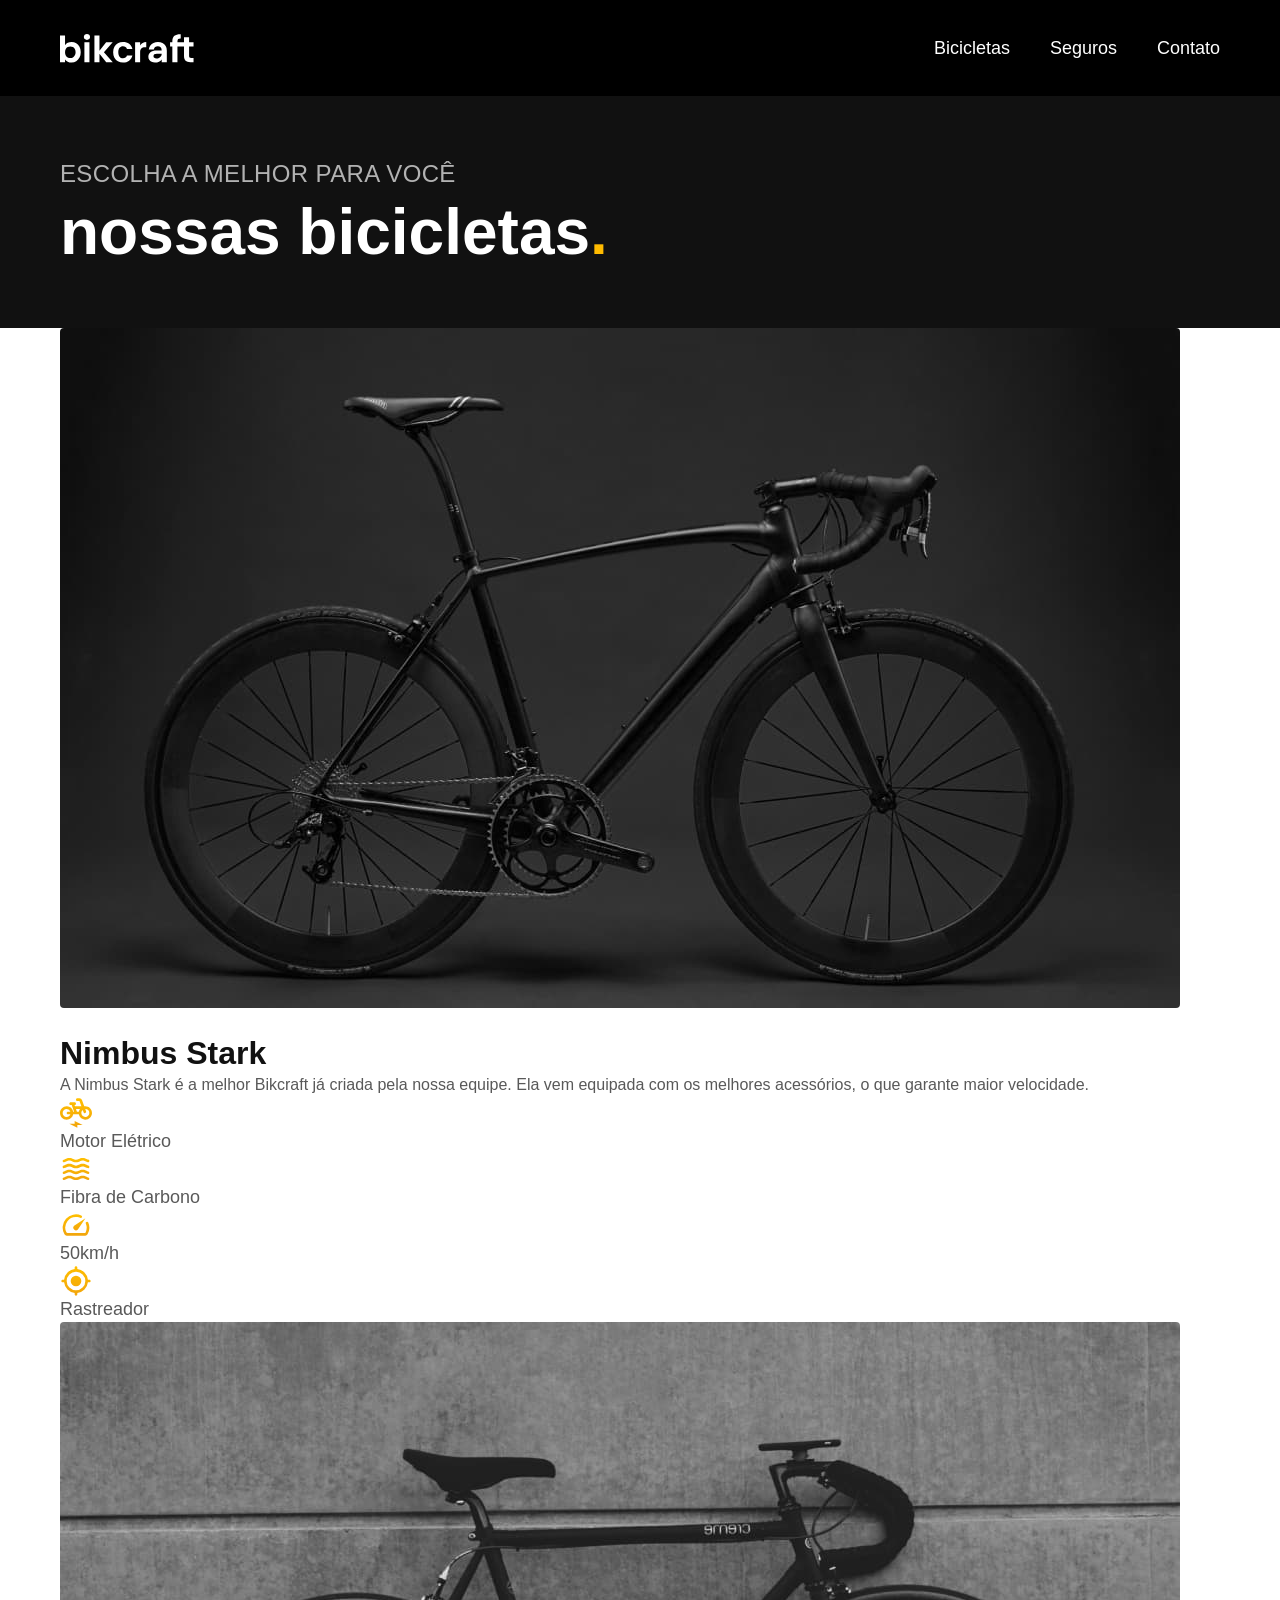
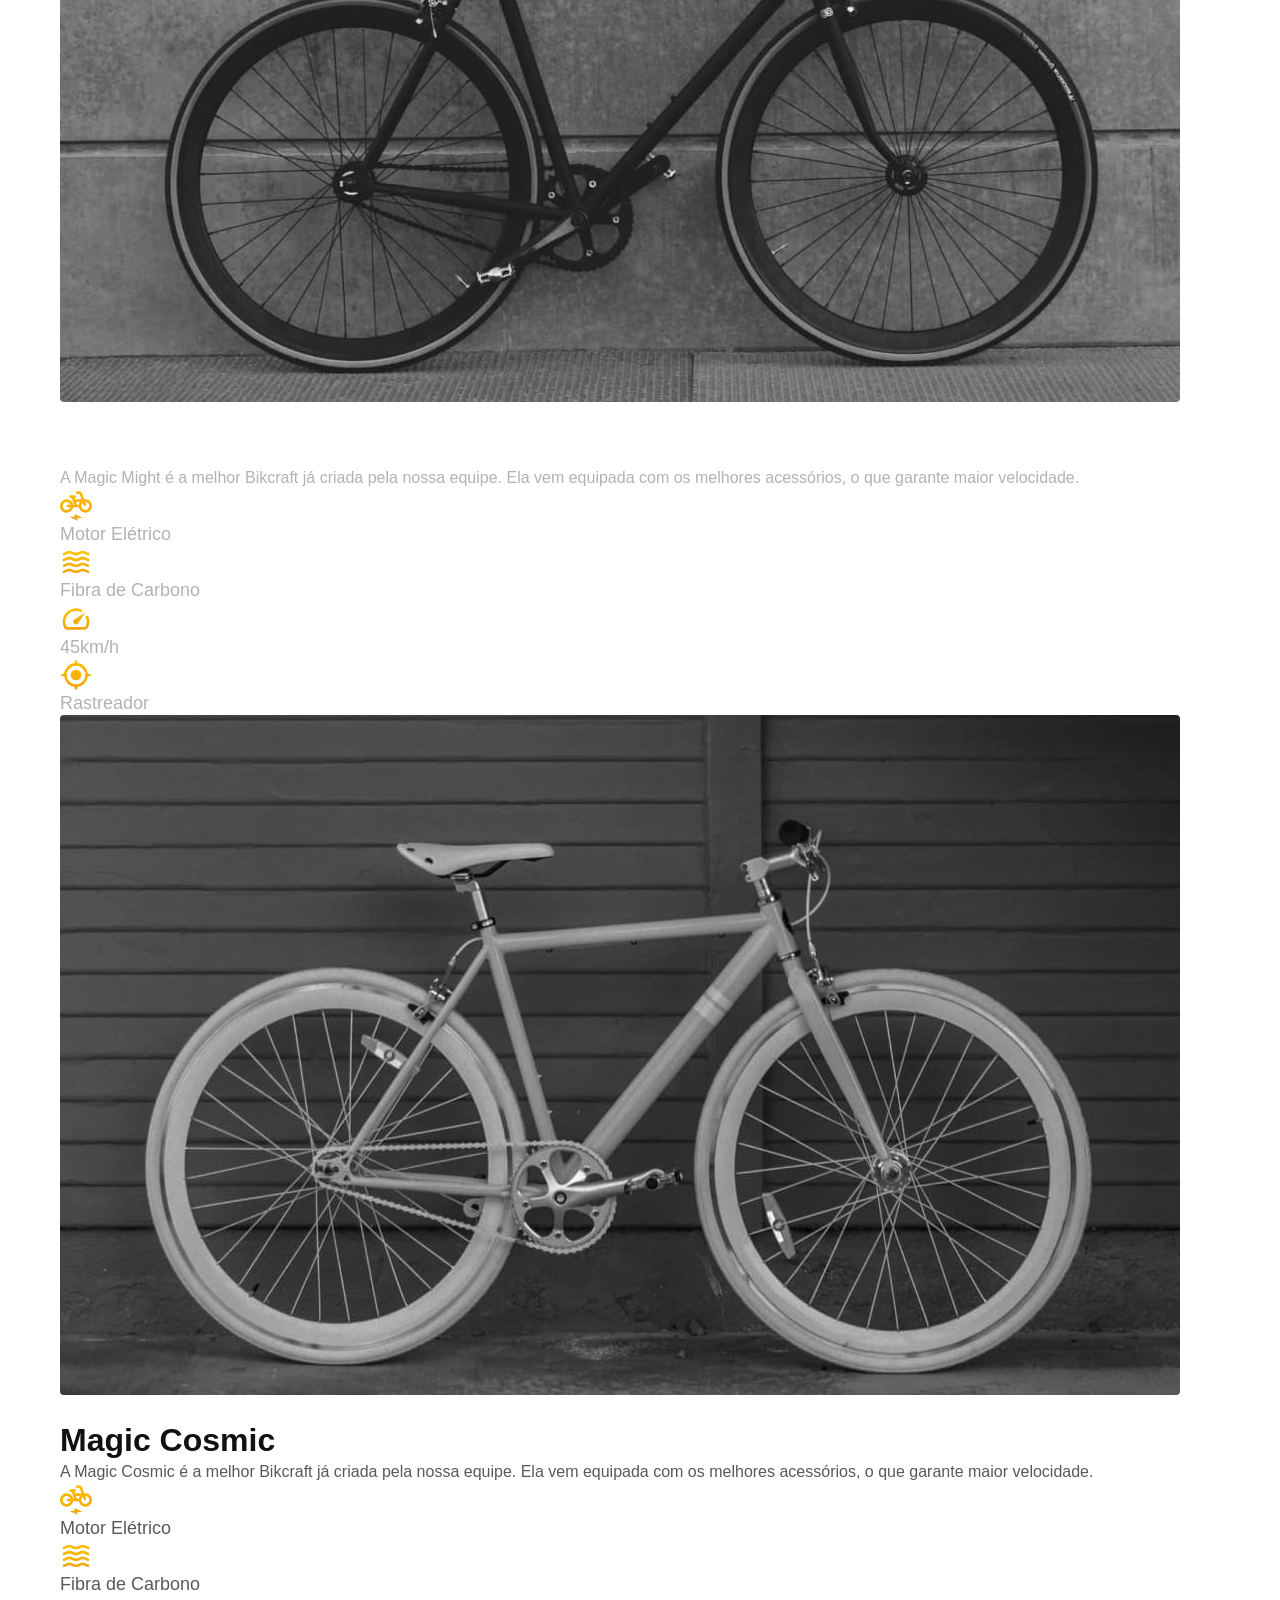
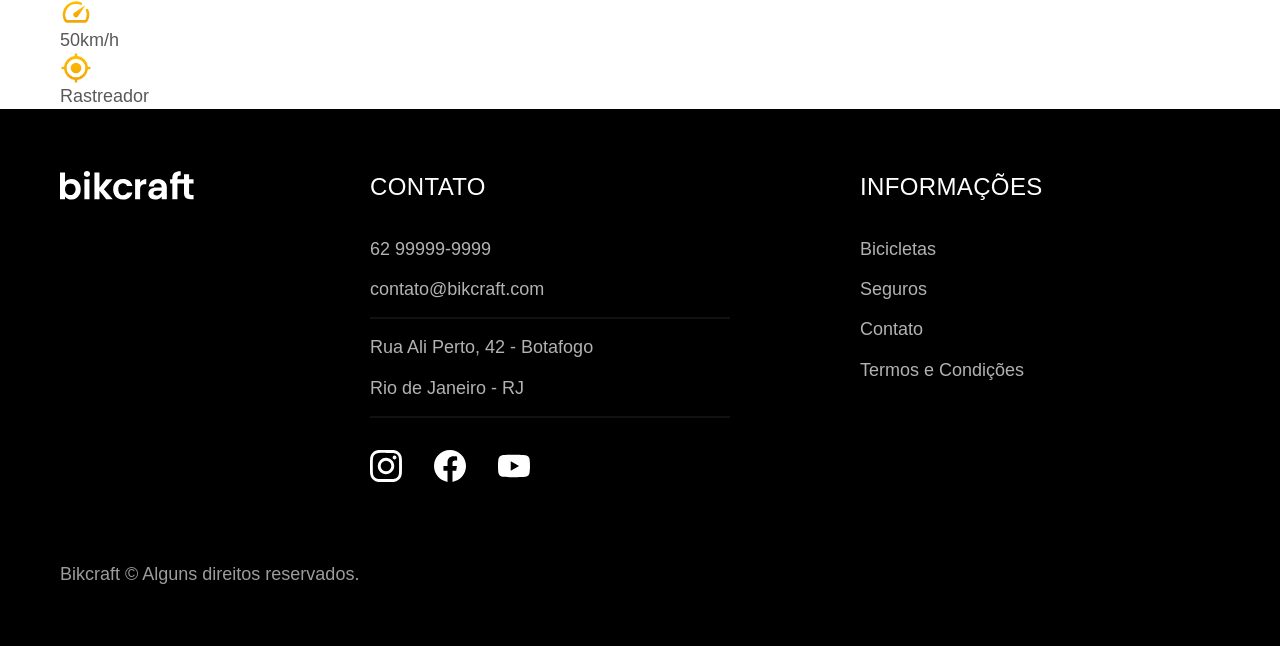
==== bicicletas.html @ 81ab5e80 "abas de termso e bicicletas" ====
<!DOCTYPE html>
<html lang="pt-br">

<head>
  <meta charset="UTF-8">
  <meta name="viewport" content="width=device-width, initial-scale=1.0">
  <link rel="stylesheet" href="./css/style.css">

  <!-- <link rel="preconnect" href="https://fonts.googleapis.com">
  <link rel="preconnect" href="https://fonts.gstatic.com" crossorigin>
  <link href="https://fonts.googleapis.com/css2?family=Merriweather:ital,opsz,wght@1,18..144,900&family=Poppins:wght@400;600&family=Roboto:wdth,wght@75..100,500&display=swap" rel="stylesheet"> -->

  <title>Bicicletas | Bikcraft</title>
  <meta name="description" content="Termos e Condições.">
</head>

<body id="bicicletas">
  <header class="header-bg">
    <div class="header container">
      <a href="./">
        <img src="./img/bikcraft.svg" alt="Bikcraft">
      </a>

      <nav aria-label="primaria">
        <ul class="font-1-m header-menu cor-0">
          <li><a href="./bicicletas.html">Bicicletas</a></li>
          <li><a href="./seguros.html">Seguros</a></li>
          <li><a href="./contato.html">Contato</a></li>
        </ul>
      </nav>
    </div>
  </header>

  <main>
    <div class="titulo-bg">
      <div class="titulo container">
        <p class="font-2-l-b cor-5">escolha a melhor para você</p>
        <h1 class="font-1-xxl cor-0">nossas bicicletas<span class="cor-p1">.</span></h1>
      </div>
    </div>

    <div class="bicicletas-bg">
      <div class="bicicletas container">
        <div class="bicicletas-imagem">
          <img src="./img/bicicletas/nimbus.jpg" alt="Bicicleta Preta">
          <span class="font-2-m cor-0">R$ 4999</span>
        </div>
        <div class="bicicletas-conteudo">
          <h2 class="font-1-xl">Nimbus Stark</h2>
          <p class="font-2-s cor-8">A Nimbus Stark é a melhor Bikcraft já criada pela nossa equipe. Ela vem equipada com os melhores acessórios, o que garante maior velocidade.</p>
          <ul class="font-1-m cor-8">
            <li><img src="./img/icones/eletrica.svg" alt=""> Motor Elétrico</li>
            <li><img src="./img/icones/carbono.svg" alt=""> Fibra de Carbono</li>
            <li><img src="./img/icones/velocidade.svg" alt=""> 50km/h</li>
            <li><img src="./img/icones/rastreador.svg" alt=""> Rastreador</li>
          </ul>
        </div>
      </div>
    </div>

    <div class="bicicletas-bg">
      <div class="bicicletas container">
        <div class="bicicletas-imagem">
          <img src="./img/bicicletas/magic.jpg" alt="Bicicleta Preta">
          <span class="font-2-m cor-0">R$ 2499</span>
        </div>
        <div class="bicicletas-conteudo">
          <h2 class="font-1-xl cor-0">Magic Might</h2>
          <p class="font-2-s cor-5">A Magic Might é a melhor Bikcraft já criada pela nossa equipe. Ela vem equipada com os melhores acessórios, o que garante maior velocidade.</p>
          <ul class="font-1-m cor-5">
            <li><img src="./img/icones/eletrica.svg" alt=""> Motor Elétrico</li>
            <li><img src="./img/icones/carbono.svg" alt=""> Fibra de Carbono</li>
            <li><img src="./img/icones/velocidade.svg" alt=""> 45km/h</li>
            <li><img src="./img/icones/rastreador.svg" alt=""> Rastreador</li>
          </ul>
        </div>
      </div>
    </div>

    <div class="bicicletas-bg">
      <div class="bicicletas container">
        <div class="bicicletas-imagem">
          <img src="./img/bicicletas/nebula.jpg" alt="Bicicleta Preta">
          <span class="font-2-m cor-0">R$ 3999</span>
        </div>
        <div class="bicicletas-conteudo">
          <h2 class="font-1-xl">Magic Cosmic</h2>
          <p class="font-2-s cor-8">A Magic Cosmic é a melhor Bikcraft já criada pela nossa equipe. Ela vem equipada com os melhores acessórios, o que garante maior velocidade.</p>
          <ul class="font-1-m cor-8">
            <li><img src="./img/icones/eletrica.svg" alt=""> Motor Elétrico</li>
            <li><img src="./img/icones/carbono.svg" alt=""> Fibra de Carbono</li>
            <li><img src="./img/icones/velocidade.svg" alt=""> 50km/h</li>
            <li><img src="./img/icones/rastreador.svg" alt=""> Rastreador</li>
          </ul>
        </div>
      </div>
    </div>
  </main>

  <footer class="footer-bg">
    <div class="footer container">
      <img src="./img/bikcraft.svg" alt="Bikcraft">
      <div class="footer-contato">
        <h3 class="font-2-l-b cor-0">Contato</h3>
        <ul class="font-2-m cor-5">
          <li><a href="tel:+5562999999999">62 99999-9999</a></li>
          <li><a href="mailto:contato@bikcraft.com">contato@bikcraft.com</a></li>
          <li>Rua Ali Perto, 42 - Botafogo</li>
          <li>Rio de Janeiro - RJ</li>
        </ul>
        <div class="footer-redes">
          <a href="./">
            <img src="./img/redes/instagram.svg" alt="Instagram">
          </a> <a href="./">
            <img src="./img/redes/facebook.svg" alt="Facebook">
          </a> <a href="./">
            <img src="./img/redes/youtube.svg" alt="Youtube">
          </a>
        </div>
      </div>
      <div class="footer-informacoes">
        <h3 class="font-2-l-b cor-0">Informações</h3>
        <nav>
          <ul class="font-1-m cor-5">
            <li><a href="./bicicletas.html">Bicicletas</a></li>
            <li><a href="./seguros.html">Seguros</a></li>
            <li><a href="./contato.html">Contato</a></li>
            <li><a href="./termos.html">Termos e Condições</a></li>
          </ul>
        </nav>
      </div>
      <p class="footer-copy font-2-m cor-6">Bikcraft © Alguns direitos reservados.</p>
    </div>
  </footer>
</body>
---- css/style.css ----
@import url(./global/global.css);
@import url(./utilidades/tipografia.css);
@import url(./utilidades/cores.css);

@import url(./global/header.css);
@import url(./global/footer.css);

/* UTILITARIOS */
@import url(./utilidades/componentes.css);

/* HOME */
@import url(./home/introducao.css);
@import url(./home/tecnologia.css);
@import url(./home/parceiros.css);
@import url(./home/depoimento.css);

/* BICICLETAS */
@import url(./bicicletas/bicicletas-lista.css);
@import url(./bicicletas/bicicletas.css);

/* SEGUROS */
@import url(./seguros/seguros.css);

/* TERMOS */
@import url(./termos/termos.css);
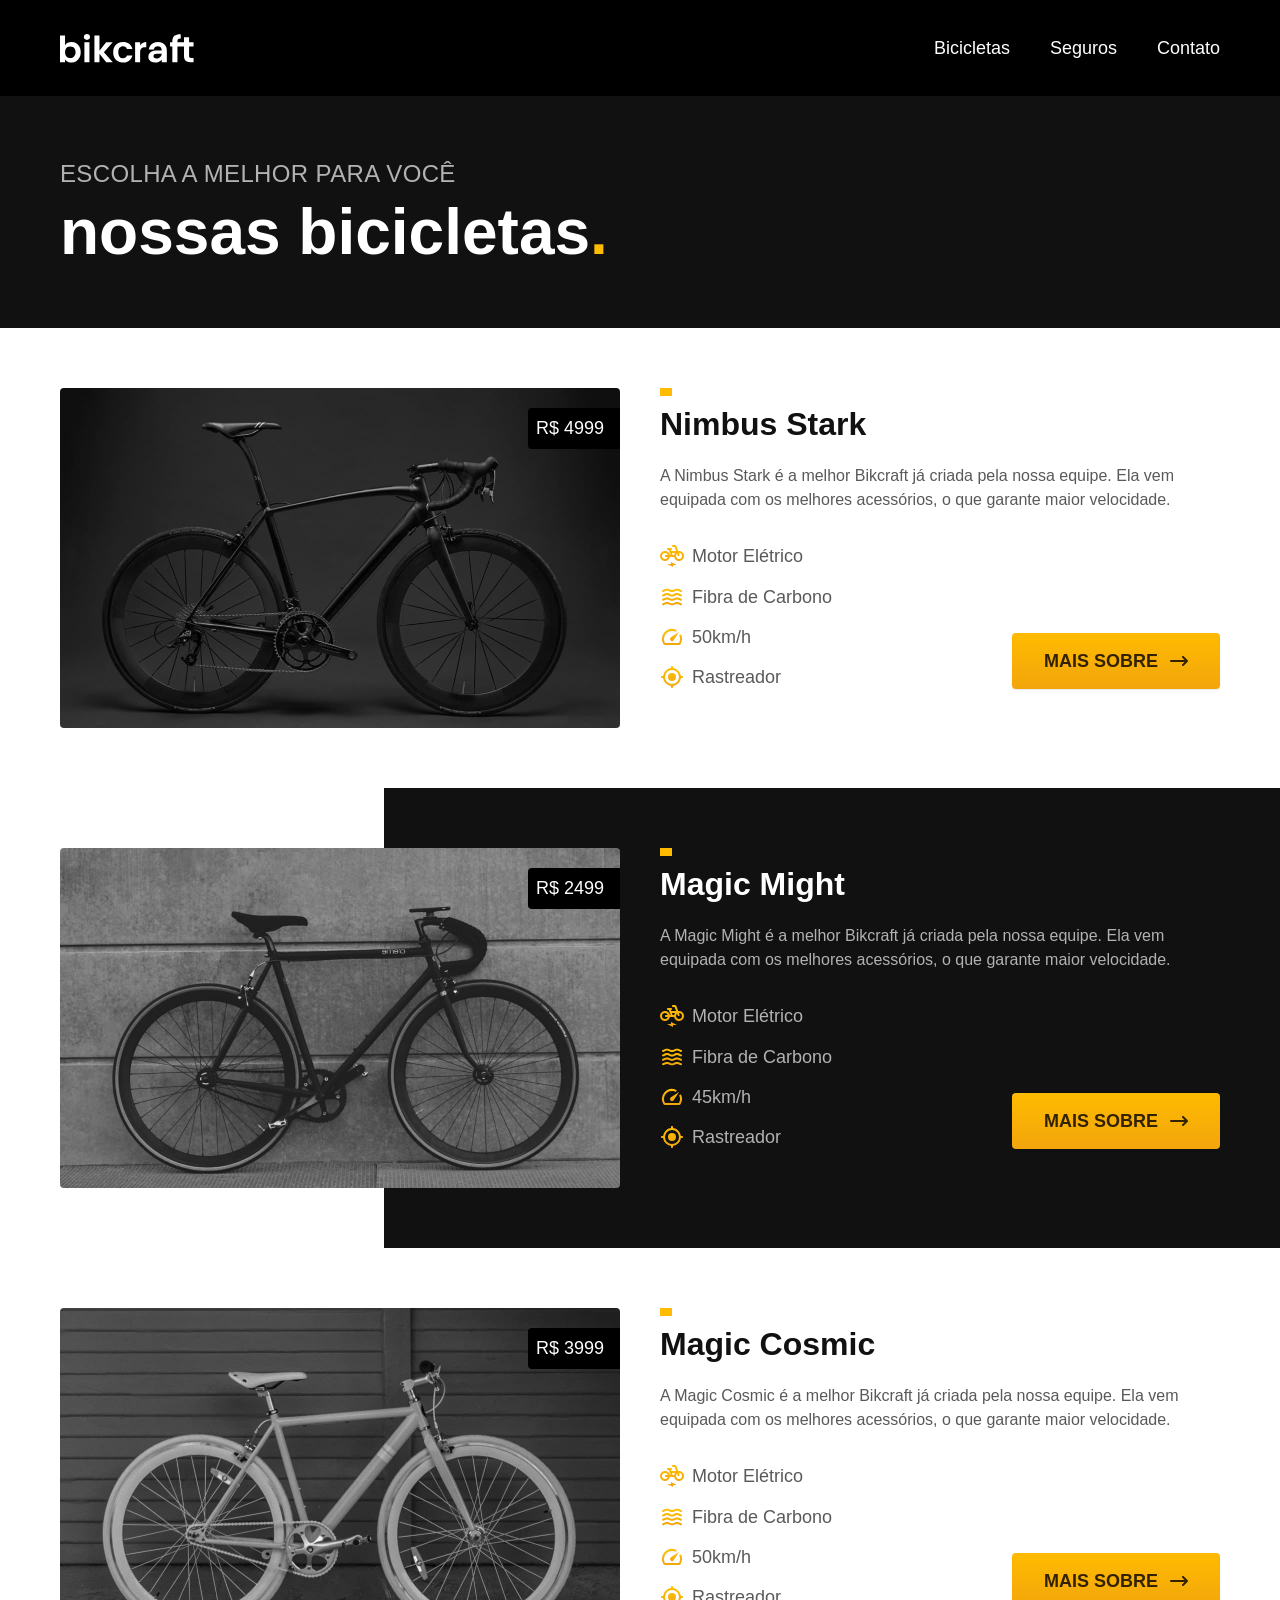
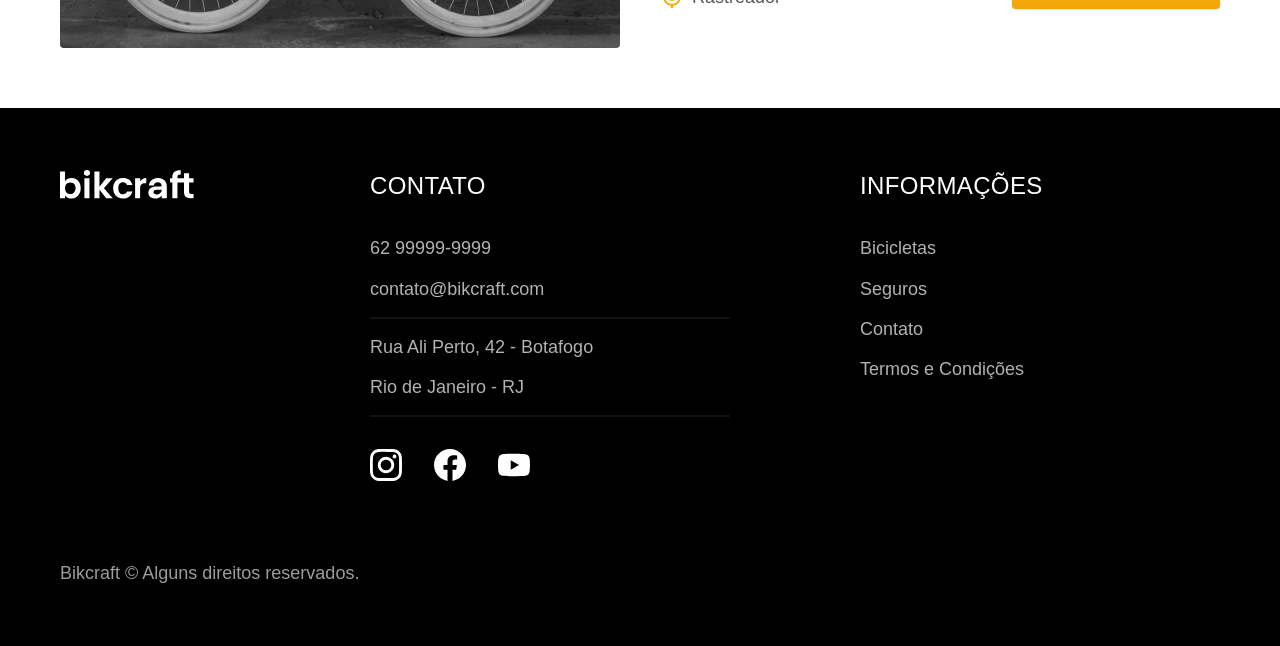
==== commit e046a994: "bicicletas" ====
--- a/bicicletas.html
+++ b/bicicletas.html
@@ -39,24 +39,24 @@
       </div>
     </div>
 
-    <div class="bicicletas-bg">
-      <div class="bicicletas container">
-        <div class="bicicletas-imagem">
-          <img src="./img/bicicletas/nimbus.jpg" alt="Bicicleta Preta">
-          <span class="font-2-m cor-0">R$ 4999</span>
-        </div>
-        <div class="bicicletas-conteudo">
-          <h2 class="font-1-xl">Nimbus Stark</h2>
-          <p class="font-2-s cor-8">A Nimbus Stark é a melhor Bikcraft já criada pela nossa equipe. Ela vem equipada com os melhores acessórios, o que garante maior velocidade.</p>
-          <ul class="font-1-m cor-8">
-            <li><img src="./img/icones/eletrica.svg" alt=""> Motor Elétrico</li>
-            <li><img src="./img/icones/carbono.svg" alt=""> Fibra de Carbono</li>
-            <li><img src="./img/icones/velocidade.svg" alt=""> 50km/h</li>
-            <li><img src="./img/icones/rastreador.svg" alt=""> Rastreador</li>
-          </ul>
-        </div>
+    <div class="bicicletas container">
+      <div class="bicicletas-imagem">
+        <img src="./img/bicicletas/nimbus.jpg" alt="Bicicleta Preta">
+        <span class="font-2-m cor-0">R$ 4999</span>
+      </div>
+      <div class="bicicletas-conteudo">
+        <h2 class="font-1-xl">Nimbus Stark</h2>
+        <p class="font-2-s cor-8">A Nimbus Stark é a melhor Bikcraft já criada pela nossa equipe. Ela vem equipada com os melhores acessórios, o que garante maior velocidade.</p>
+        <ul class="font-1-m cor-8">
+          <li><img src="./img/icones/eletrica.svg" alt=""> Motor Elétrico</li>
+          <li><img src="./img/icones/carbono.svg" alt=""> Fibra de Carbono</li>
+          <li><img src="./img/icones/velocidade.svg" alt=""> 50km/h</li>
+          <li><img src="./img/icones/rastreador.svg" alt=""> Rastreador</li>
+        </ul>
+        <a class="botao seta" href="./bicicletas/nimbus.html">Mais Sobre</a>
       </div>
     </div>
+
 
     <div class="bicicletas-bg">
       <div class="bicicletas container">
@@ -73,26 +73,26 @@
             <li><img src="./img/icones/velocidade.svg" alt=""> 45km/h</li>
             <li><img src="./img/icones/rastreador.svg" alt=""> Rastreador</li>
           </ul>
+          <a class="botao seta" href="./bicicletas/magic.html">Mais Sobre</a>
         </div>
       </div>
     </div>
 
-    <div class="bicicletas-bg">
-      <div class="bicicletas container">
-        <div class="bicicletas-imagem">
-          <img src="./img/bicicletas/nebula.jpg" alt="Bicicleta Preta">
-          <span class="font-2-m cor-0">R$ 3999</span>
-        </div>
-        <div class="bicicletas-conteudo">
-          <h2 class="font-1-xl">Magic Cosmic</h2>
-          <p class="font-2-s cor-8">A Magic Cosmic é a melhor Bikcraft já criada pela nossa equipe. Ela vem equipada com os melhores acessórios, o que garante maior velocidade.</p>
-          <ul class="font-1-m cor-8">
-            <li><img src="./img/icones/eletrica.svg" alt=""> Motor Elétrico</li>
-            <li><img src="./img/icones/carbono.svg" alt=""> Fibra de Carbono</li>
-            <li><img src="./img/icones/velocidade.svg" alt=""> 50km/h</li>
-            <li><img src="./img/icones/rastreador.svg" alt=""> Rastreador</li>
-          </ul>
-        </div>
+    <div class="bicicletas container">
+      <div class="bicicletas-imagem">
+        <img src="./img/bicicletas/nebula.jpg" alt="Bicicleta Preta">
+        <span class="font-2-m cor-0">R$ 3999</span>
+      </div>
+      <div class="bicicletas-conteudo">
+        <h2 class="font-1-xl">Magic Cosmic</h2>
+        <p class="font-2-s cor-8">A Magic Cosmic é a melhor Bikcraft já criada pela nossa equipe. Ela vem equipada com os melhores acessórios, o que garante maior velocidade.</p>
+        <ul class="font-1-m cor-8">
+          <li><img src="./img/icones/eletrica.svg" alt=""> Motor Elétrico</li>
+          <li><img src="./img/icones/carbono.svg" alt=""> Fibra de Carbono</li>
+          <li><img src="./img/icones/velocidade.svg" alt=""> 50km/h</li>
+          <li><img src="./img/icones/rastreador.svg" alt=""> Rastreador</li>
+        </ul>
+        <a class="botao seta" href="./bicicletas/nebula.html">Mais Sobre</a>
       </div>
     </div>
   </main>
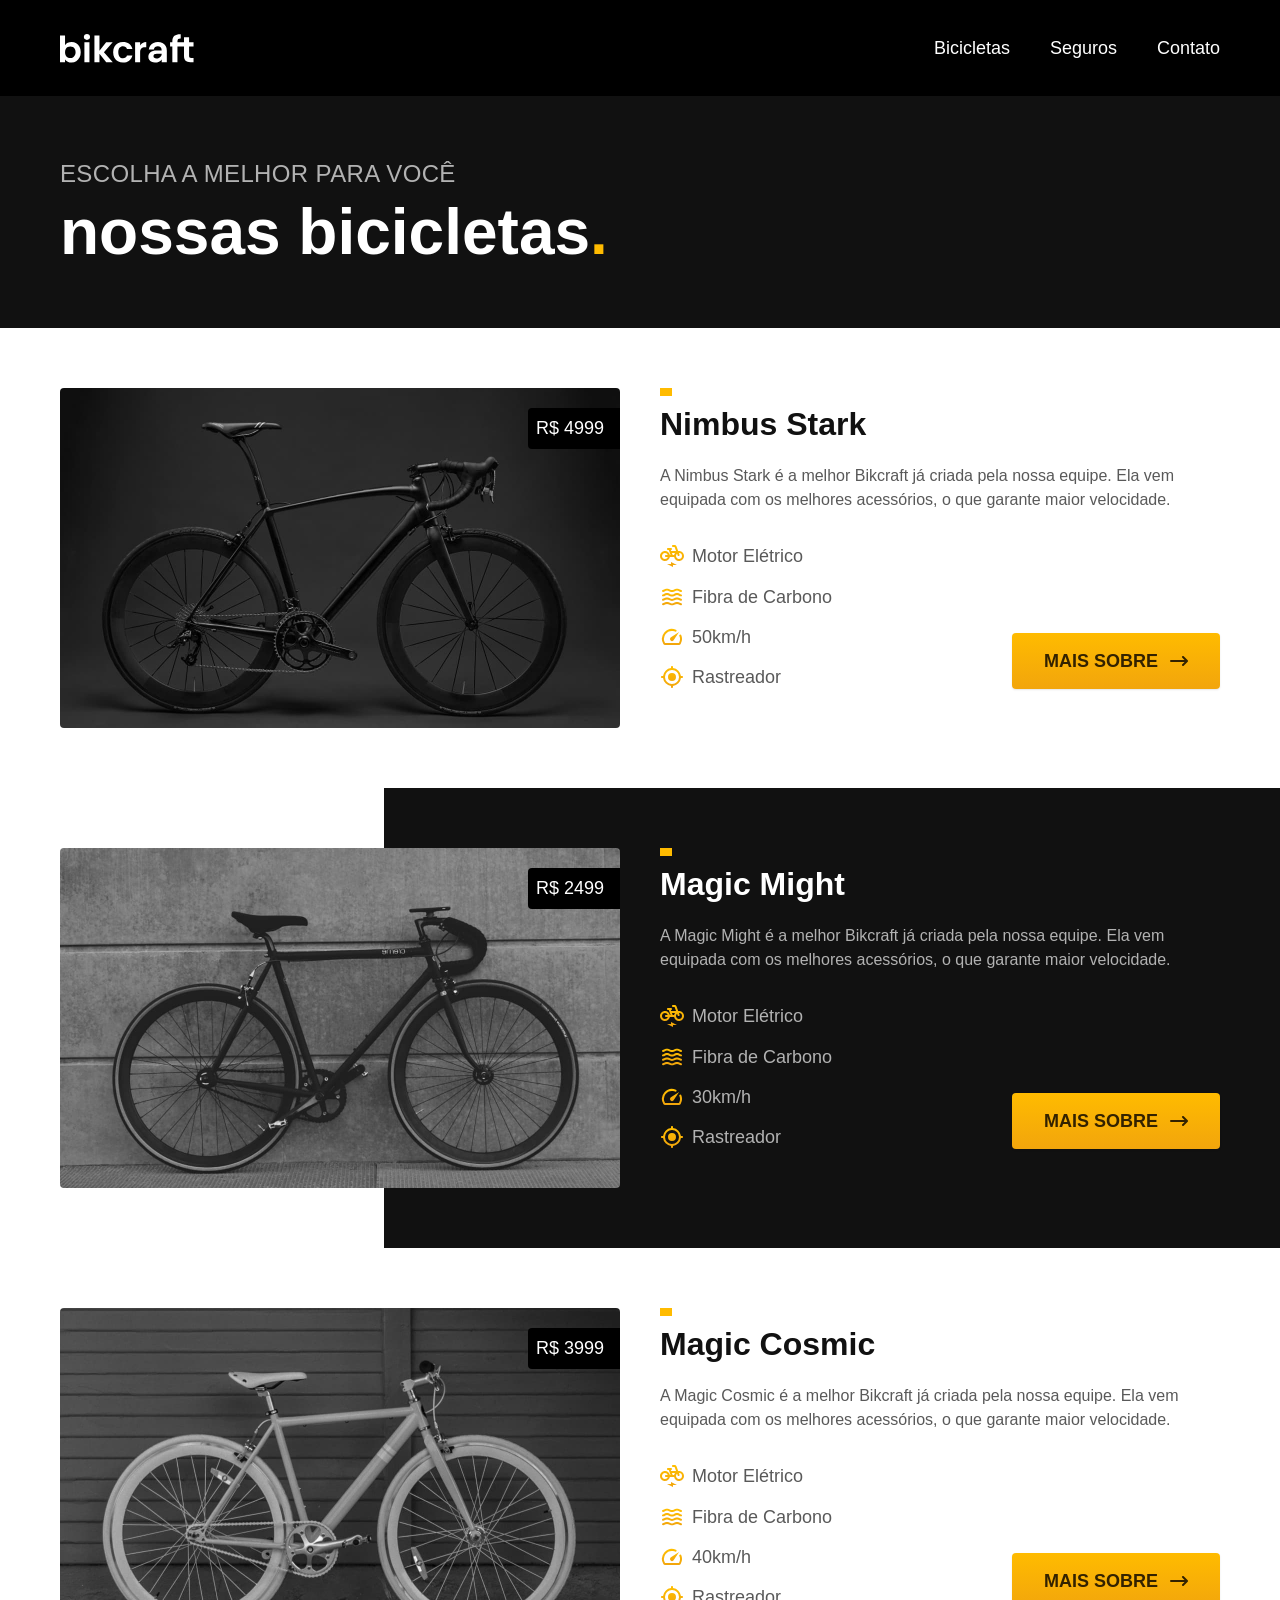
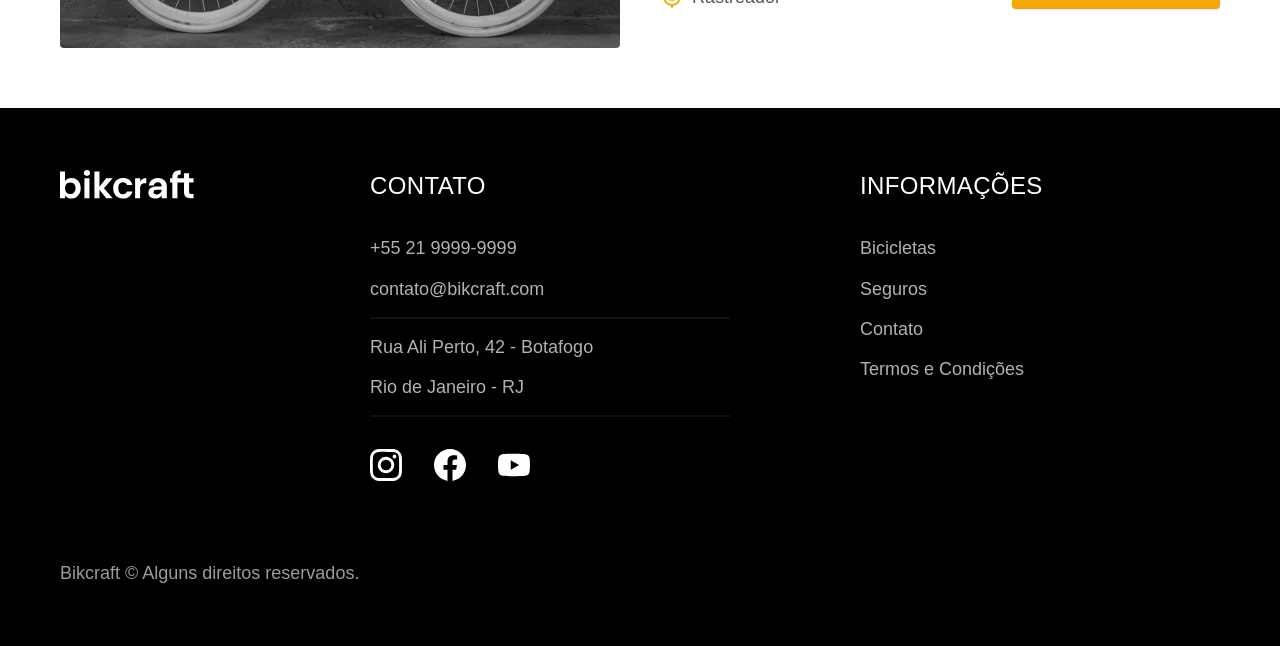
==== commit 2b7a8672: "orcamneto e correcoes" ====
--- a/bicicletas.html
+++ b/bicicletas.html
@@ -5,10 +5,6 @@
   <meta charset="UTF-8">
   <meta name="viewport" content="width=device-width, initial-scale=1.0">
   <link rel="stylesheet" href="./css/style.css">
-
-  <!-- <link rel="preconnect" href="https://fonts.googleapis.com">
-  <link rel="preconnect" href="https://fonts.gstatic.com" crossorigin>
-  <link href="https://fonts.googleapis.com/css2?family=Merriweather:ital,opsz,wght@1,18..144,900&family=Poppins:wght@400;600&family=Roboto:wdth,wght@75..100,500&display=swap" rel="stylesheet"> -->
 
   <title>Bicicletas | Bikcraft</title>
   <meta name="description" content="Termos e Condições.">
@@ -70,7 +66,7 @@
           <ul class="font-1-m cor-5">
             <li><img src="./img/icones/eletrica.svg" alt=""> Motor Elétrico</li>
             <li><img src="./img/icones/carbono.svg" alt=""> Fibra de Carbono</li>
-            <li><img src="./img/icones/velocidade.svg" alt=""> 45km/h</li>
+            <li><img src="./img/icones/velocidade.svg" alt=""> 30km/h</li>
             <li><img src="./img/icones/rastreador.svg" alt=""> Rastreador</li>
           </ul>
           <a class="botao seta" href="./bicicletas/magic.html">Mais Sobre</a>
@@ -89,7 +85,7 @@
         <ul class="font-1-m cor-8">
           <li><img src="./img/icones/eletrica.svg" alt=""> Motor Elétrico</li>
           <li><img src="./img/icones/carbono.svg" alt=""> Fibra de Carbono</li>
-          <li><img src="./img/icones/velocidade.svg" alt=""> 50km/h</li>
+          <li><img src="./img/icones/velocidade.svg" alt=""> 40km/h</li>
           <li><img src="./img/icones/rastreador.svg" alt=""> Rastreador</li>
         </ul>
         <a class="botao seta" href="./bicicletas/nebula.html">Mais Sobre</a>
@@ -103,7 +99,7 @@
       <div class="footer-contato">
         <h3 class="font-2-l-b cor-0">Contato</h3>
         <ul class="font-2-m cor-5">
-          <li><a href="tel:+5562999999999">62 99999-9999</a></li>
+          <li><a href="tel:+552199999999">+55 21 9999-9999</a></li>
           <li><a href="mailto:contato@bikcraft.com">contato@bikcraft.com</a></li>
           <li>Rua Ali Perto, 42 - Botafogo</li>
           <li>Rio de Janeiro - RJ</li>
@@ -132,4 +128,6 @@
       <p class="footer-copy font-2-m cor-6">Bikcraft © Alguns direitos reservados.</p>
     </div>
   </footer>
-</body>+</body>
+
+</html>
--- a/css/style.css
+++ b/css/style.css
@@ -7,6 +7,7 @@
 
 /* UTILITARIOS */
 @import url(./utilidades/componentes.css);
+@import url(./utilidades/formulario.css);
 
 /* HOME */
 @import url(./home/introducao.css);
@@ -18,8 +19,21 @@
 @import url(./bicicletas/bicicletas-lista.css);
 @import url(./bicicletas/bicicletas.css);
 
+/* BICICLETA */
+@import url(./bicicleta/bicicleta.css);
+@import url(./bicicleta/seguro.css);
+
 /* SEGUROS */
 @import url(./seguros/seguros.css);
+@import url(./seguros/vantagens.css);
+@import url(./seguros/perguntas.css);
 
 /* TERMOS */
 @import url(./termos/termos.css);
+
+/* CONTATO */
+@import url(./contato/contato.css);
+@import url(./contato/lojas.css);
+
+/* ORÇAMENTO */
+@import url(./orcamnento/orcamento.css);
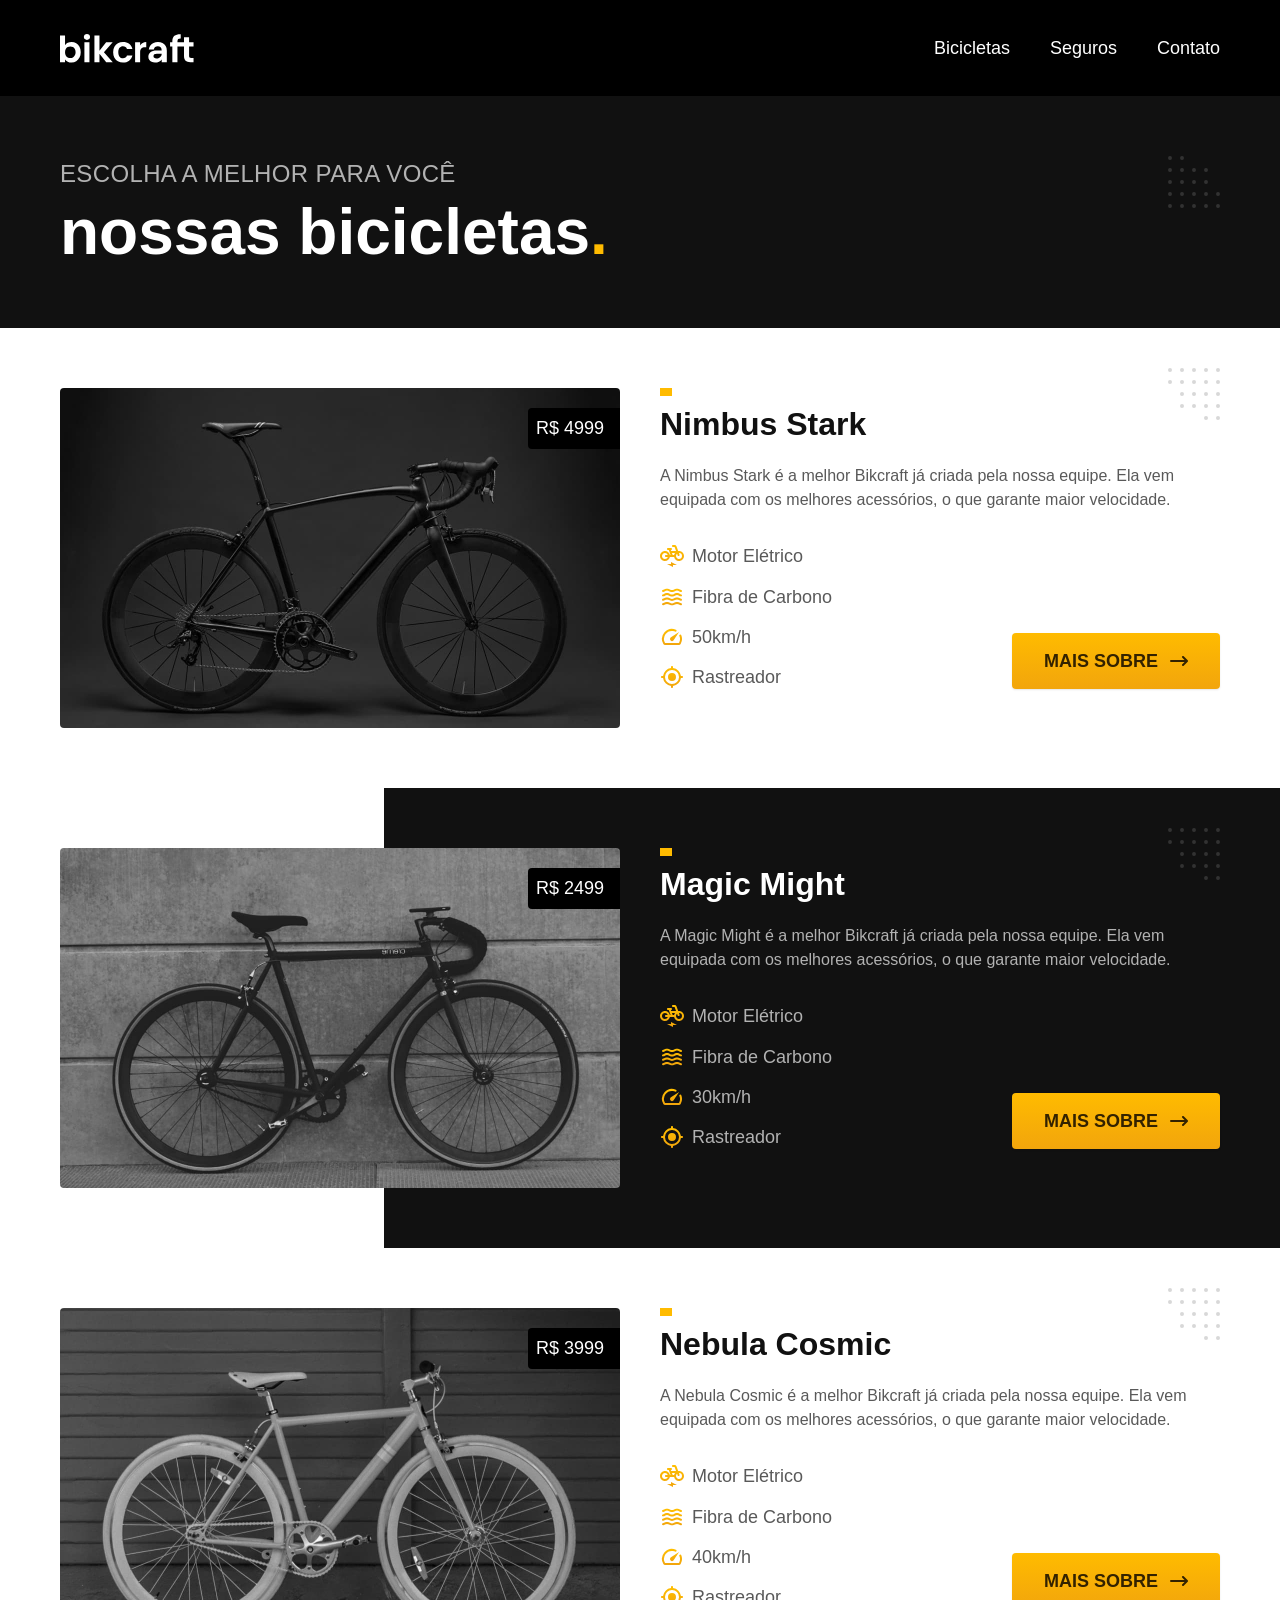
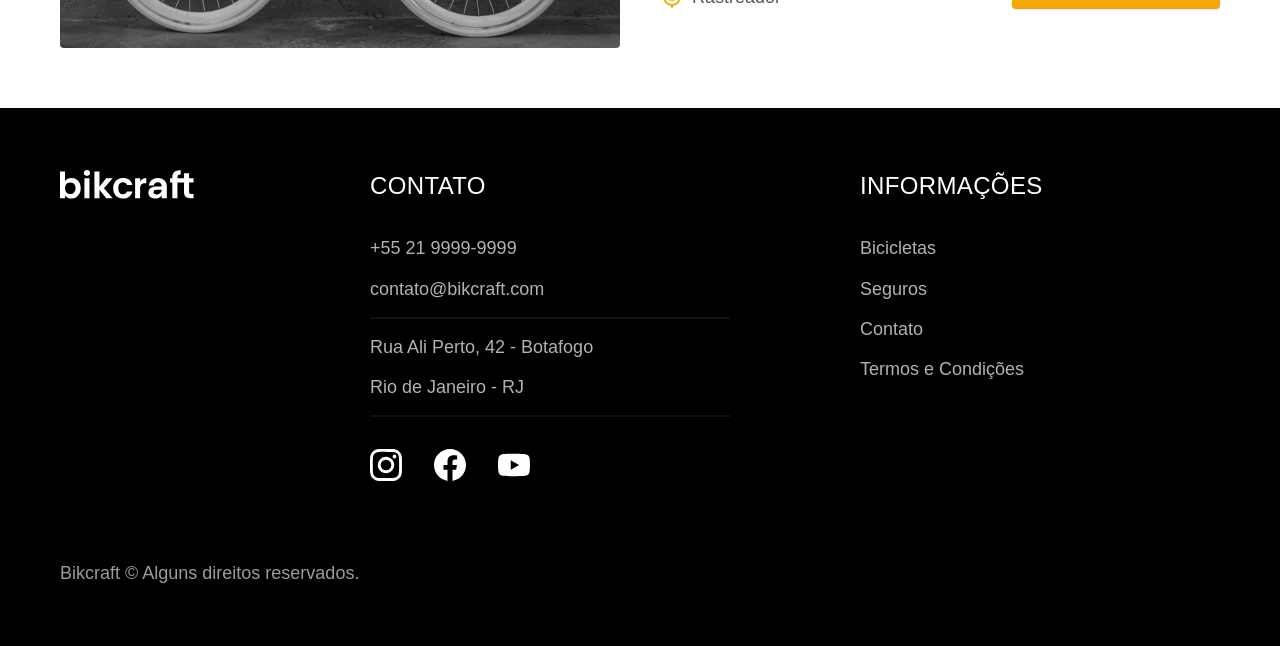
==== commit deaf1175: "imagens responsivas e ajustes" ====
--- a/bicicletas.html
+++ b/bicicletas.html
@@ -4,6 +4,8 @@
 <head>
   <meta charset="UTF-8">
   <meta name="viewport" content="width=device-width, initial-scale=1.0">
+
+  <link rel="preload" href="./css/style.css" as="style">
   <link rel="stylesheet" href="./css/style.css">
 
   <title>Bicicletas | Bikcraft</title>
@@ -14,7 +16,7 @@
   <header class="header-bg">
     <div class="header container">
       <a href="./">
-        <img src="./img/bikcraft.svg" alt="Bikcraft">
+        <img src="./img/bikcraft.svg" width="136" height="32" alt="Bikcraft">
       </a>
 
       <nav aria-label="primaria">
@@ -37,17 +39,17 @@
 
     <div class="bicicletas container">
       <div class="bicicletas-imagem">
-        <img src="./img/bicicletas/nimbus.jpg" alt="Bicicleta Preta">
+        <img src="./img/bicicletas/nimbus.jpg" width="1120" height="680" alt="Bicicleta Preta">
         <span class="font-2-m cor-0">R$ 4999</span>
       </div>
       <div class="bicicletas-conteudo">
         <h2 class="font-1-xl">Nimbus Stark</h2>
         <p class="font-2-s cor-8">A Nimbus Stark é a melhor Bikcraft já criada pela nossa equipe. Ela vem equipada com os melhores acessórios, o que garante maior velocidade.</p>
         <ul class="font-1-m cor-8">
-          <li><img src="./img/icones/eletrica.svg" alt=""> Motor Elétrico</li>
-          <li><img src="./img/icones/carbono.svg" alt=""> Fibra de Carbono</li>
-          <li><img src="./img/icones/velocidade.svg" alt=""> 50km/h</li>
-          <li><img src="./img/icones/rastreador.svg" alt=""> Rastreador</li>
+          <li><img src="./img/icones/eletrica.svg" width="32" height="32" alt=""> Motor Elétrico</li>
+          <li><img src="./img/icones/carbono.svg" width="32" height="32" alt=""> Fibra de Carbono</li>
+          <li><img src="./img/icones/velocidade.svg" width="32" height="32" alt=""> 50km/h</li>
+          <li><img src="./img/icones/rastreador.svg" width="32" height="32" alt=""> Rastreador</li>
         </ul>
         <a class="botao seta" href="./bicicletas/nimbus.html">Mais Sobre</a>
       </div>
@@ -57,17 +59,17 @@
     <div class="bicicletas-bg">
       <div class="bicicletas container">
         <div class="bicicletas-imagem">
-          <img src="./img/bicicletas/magic.jpg" alt="Bicicleta Preta">
+          <img src="./img/bicicletas/magic.jpg" width="1120" height="680" alt="Bicicleta Preta">
           <span class="font-2-m cor-0">R$ 2499</span>
         </div>
         <div class="bicicletas-conteudo">
           <h2 class="font-1-xl cor-0">Magic Might</h2>
           <p class="font-2-s cor-5">A Magic Might é a melhor Bikcraft já criada pela nossa equipe. Ela vem equipada com os melhores acessórios, o que garante maior velocidade.</p>
           <ul class="font-1-m cor-5">
-            <li><img src="./img/icones/eletrica.svg" alt=""> Motor Elétrico</li>
-            <li><img src="./img/icones/carbono.svg" alt=""> Fibra de Carbono</li>
-            <li><img src="./img/icones/velocidade.svg" alt=""> 30km/h</li>
-            <li><img src="./img/icones/rastreador.svg" alt=""> Rastreador</li>
+            <li><img src="./img/icones/eletrica.svg" width="32" height="32" alt=""> Motor Elétrico</li>
+            <li><img src="./img/icones/carbono.svg" width="32" height="32" alt=""> Fibra de Carbono</li>
+            <li><img src="./img/icones/velocidade.svg" width="32" height="32" alt=""> 30km/h</li>
+            <li><img src="./img/icones/rastreador.svg" width="32" height="32" alt=""> Rastreador</li>
           </ul>
           <a class="botao seta" href="./bicicletas/magic.html">Mais Sobre</a>
         </div>
@@ -76,18 +78,20 @@
 
     <div class="bicicletas container">
       <div class="bicicletas-imagem">
-        <img src="./img/bicicletas/nebula.jpg" alt="Bicicleta Preta">
+        <img src="./img/bicicletas/nebula.jpg" width="1120" height="680" alt="Bicicleta Preta">
         <span class="font-2-m cor-0">R$ 3999</span>
       </div>
       <div class="bicicletas-conteudo">
-        <h2 class="font-1-xl">Magic Cosmic</h2>
-        <p class="font-2-s cor-8">A Magic Cosmic é a melhor Bikcraft já criada pela nossa equipe. Ela vem equipada com os melhores acessórios, o que garante maior velocidade.</p>
+        <h2 class="font-1-xl">Nebula Cosmic</h2>
+        <p class="font-2-s cor-8">A Nebula Cosmic é a melhor Bikcraft já criada pela nossa equipe. Ela vem equipada com os melhores acessórios, o que garante maior velocidade.</p>
+
         <ul class="font-1-m cor-8">
-          <li><img src="./img/icones/eletrica.svg" alt=""> Motor Elétrico</li>
-          <li><img src="./img/icones/carbono.svg" alt=""> Fibra de Carbono</li>
-          <li><img src="./img/icones/velocidade.svg" alt=""> 40km/h</li>
-          <li><img src="./img/icones/rastreador.svg" alt=""> Rastreador</li>
+          <li><img src="./img/icones/eletrica.svg" width="32" height="32" alt=""> Motor Elétrico</li>
+          <li><img src="./img/icones/carbono.svg" width="32" height="32" alt=""> Fibra de Carbono</li>
+          <li><img src="./img/icones/velocidade.svg" width="32" height="32" alt=""> 40km/h</li>
+          <li><img src="./img/icones/rastreador.svg" width="32" height="32" alt=""> Rastreador</li>
         </ul>
+
         <a class="botao seta" href="./bicicletas/nebula.html">Mais Sobre</a>
       </div>
     </div>
@@ -95,7 +99,7 @@
 
   <footer class="footer-bg">
     <div class="footer container">
-      <img src="./img/bikcraft.svg" alt="Bikcraft">
+      <img src="./img/bikcraft.svg" width="136" height="32" alt="Bikcraft">
       <div class="footer-contato">
         <h3 class="font-2-l-b cor-0">Contato</h3>
         <ul class="font-2-m cor-5">
@@ -106,11 +110,11 @@
         </ul>
         <div class="footer-redes">
           <a href="./">
-            <img src="./img/redes/instagram.svg" alt="Instagram">
+            <img src="./img/redes/instagram.svg" width="32" height="32" alt="Instagram">
           </a> <a href="./">
-            <img src="./img/redes/facebook.svg" alt="Facebook">
+            <img src="./img/redes/facebook.svg" width="32" height="32" alt="Facebook">
           </a> <a href="./">
-            <img src="./img/redes/youtube.svg" alt="Youtube">
+            <img src="./img/redes/youtube.svg" width="32" height="32" alt="Youtube">
           </a>
         </div>
       </div>
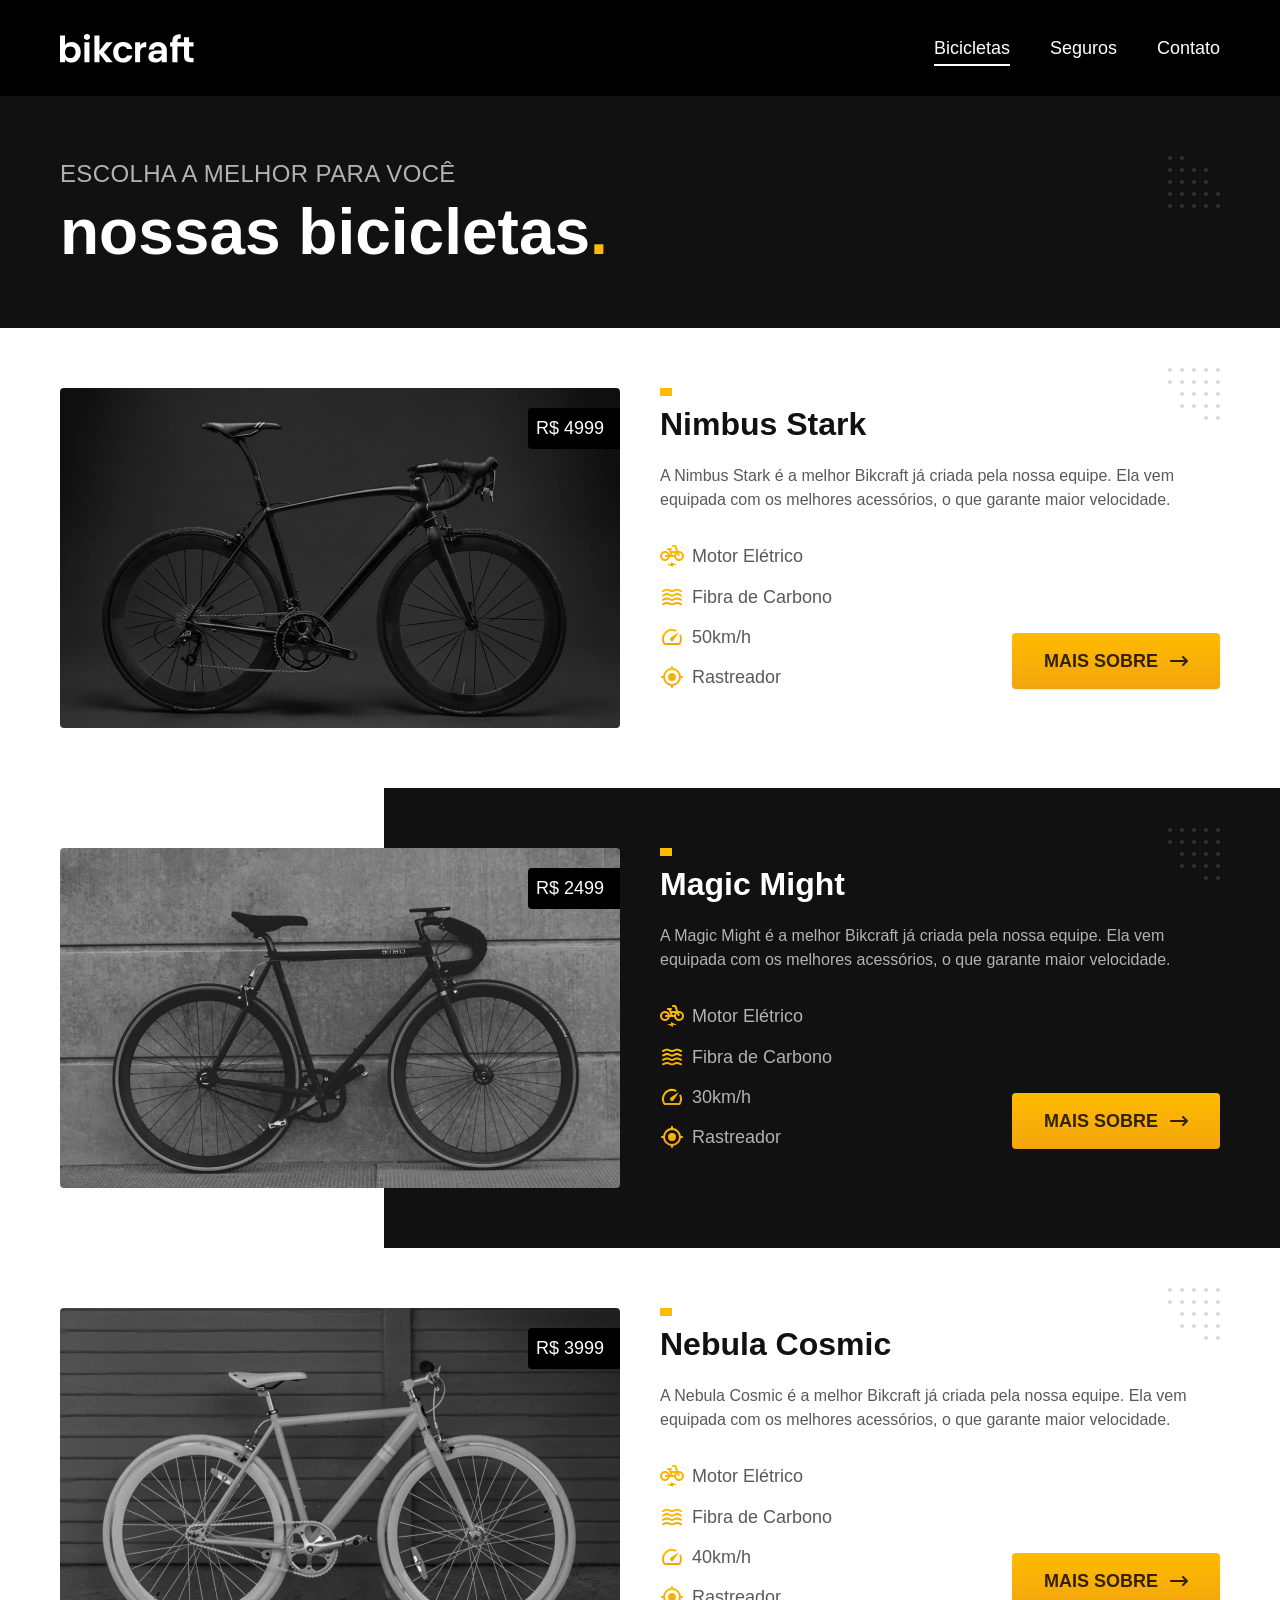
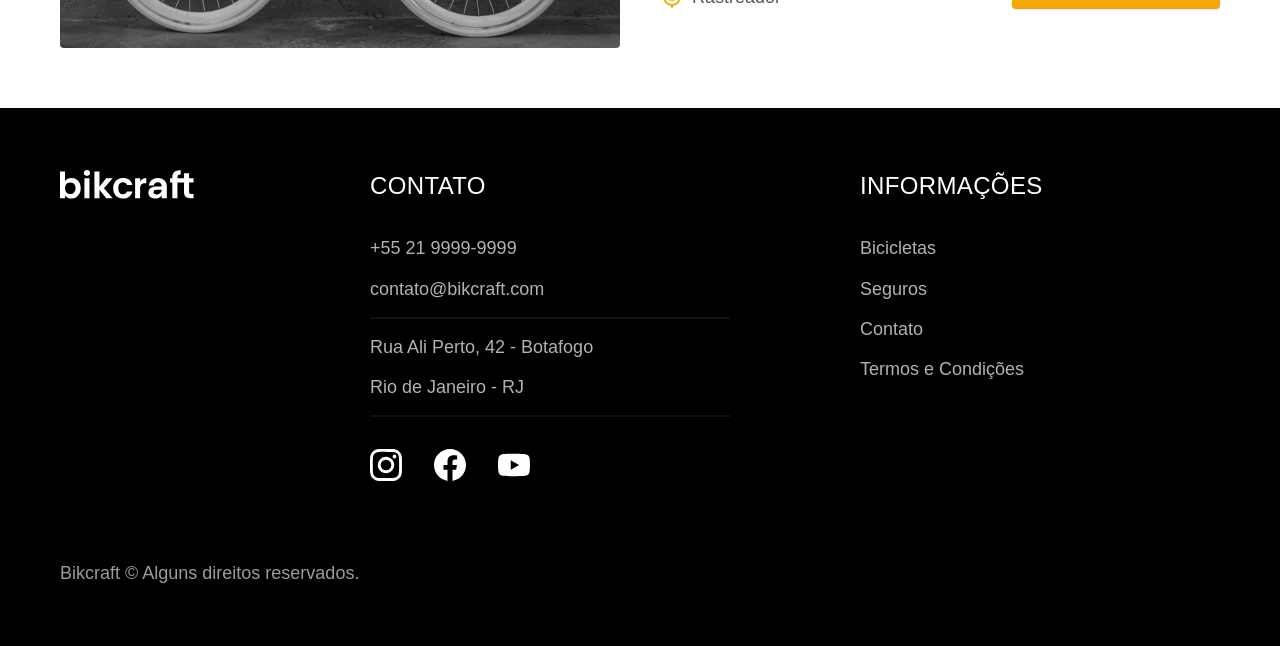
==== commit 3db8431e: "Insercao de JavaScript" ====
--- a/bicicletas.html
+++ b/bicicletas.html
@@ -132,6 +132,7 @@
       <p class="footer-copy font-2-m cor-6">Bikcraft © Alguns direitos reservados.</p>
     </div>
   </footer>
+  <script src="./js/script.js"></script>
 </body>
 
 </html>
